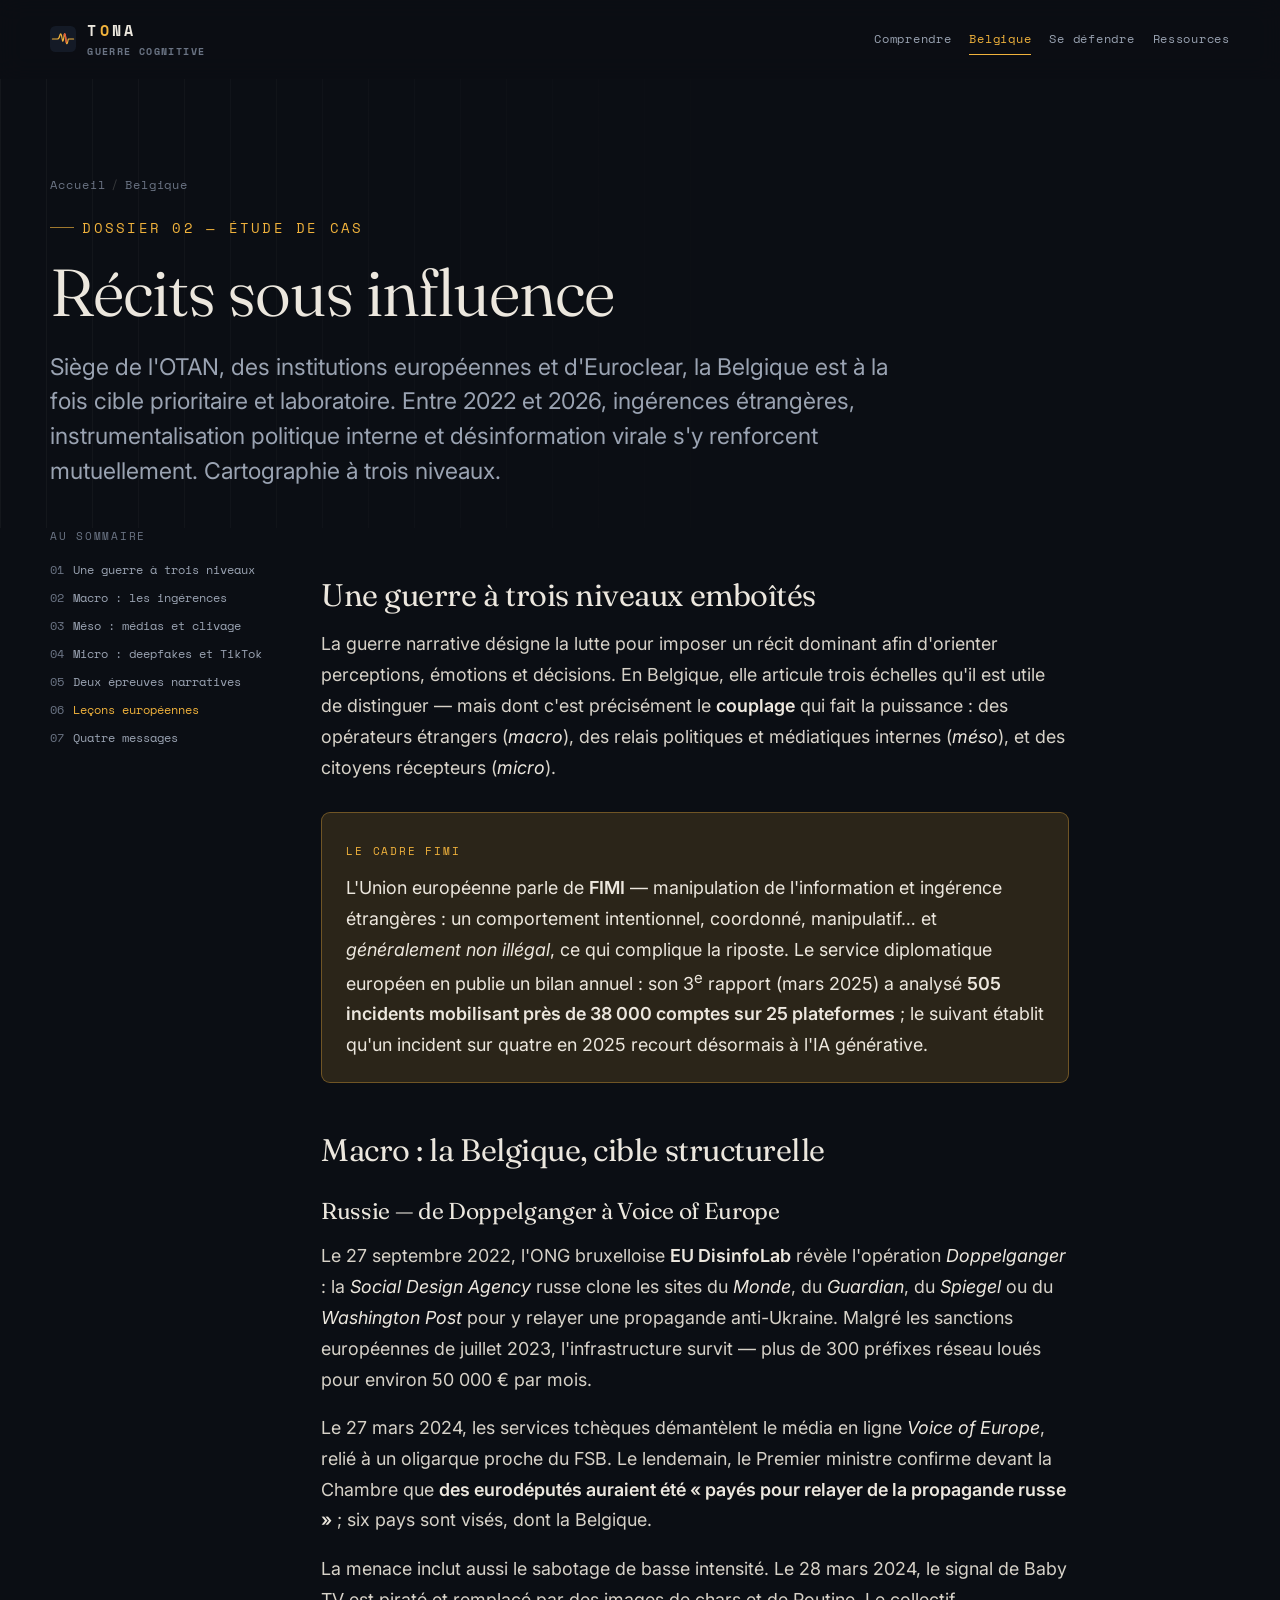
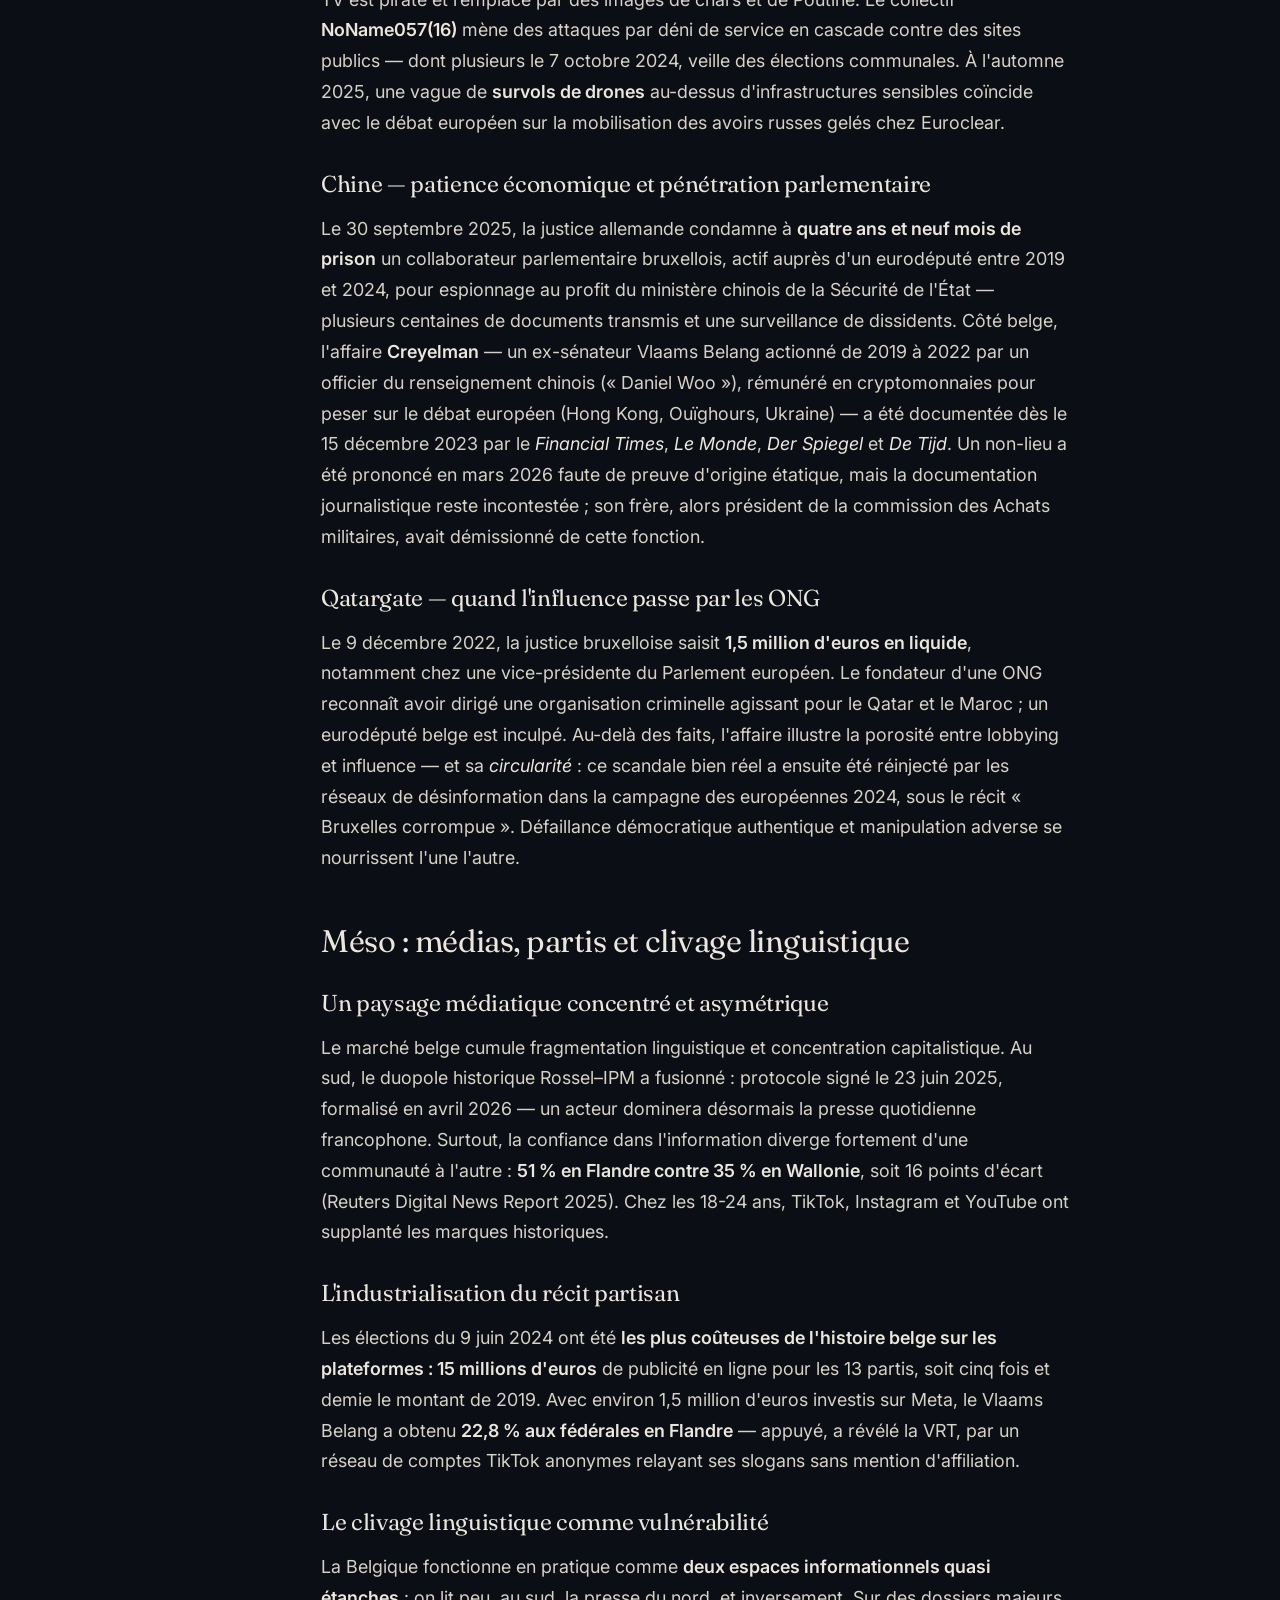
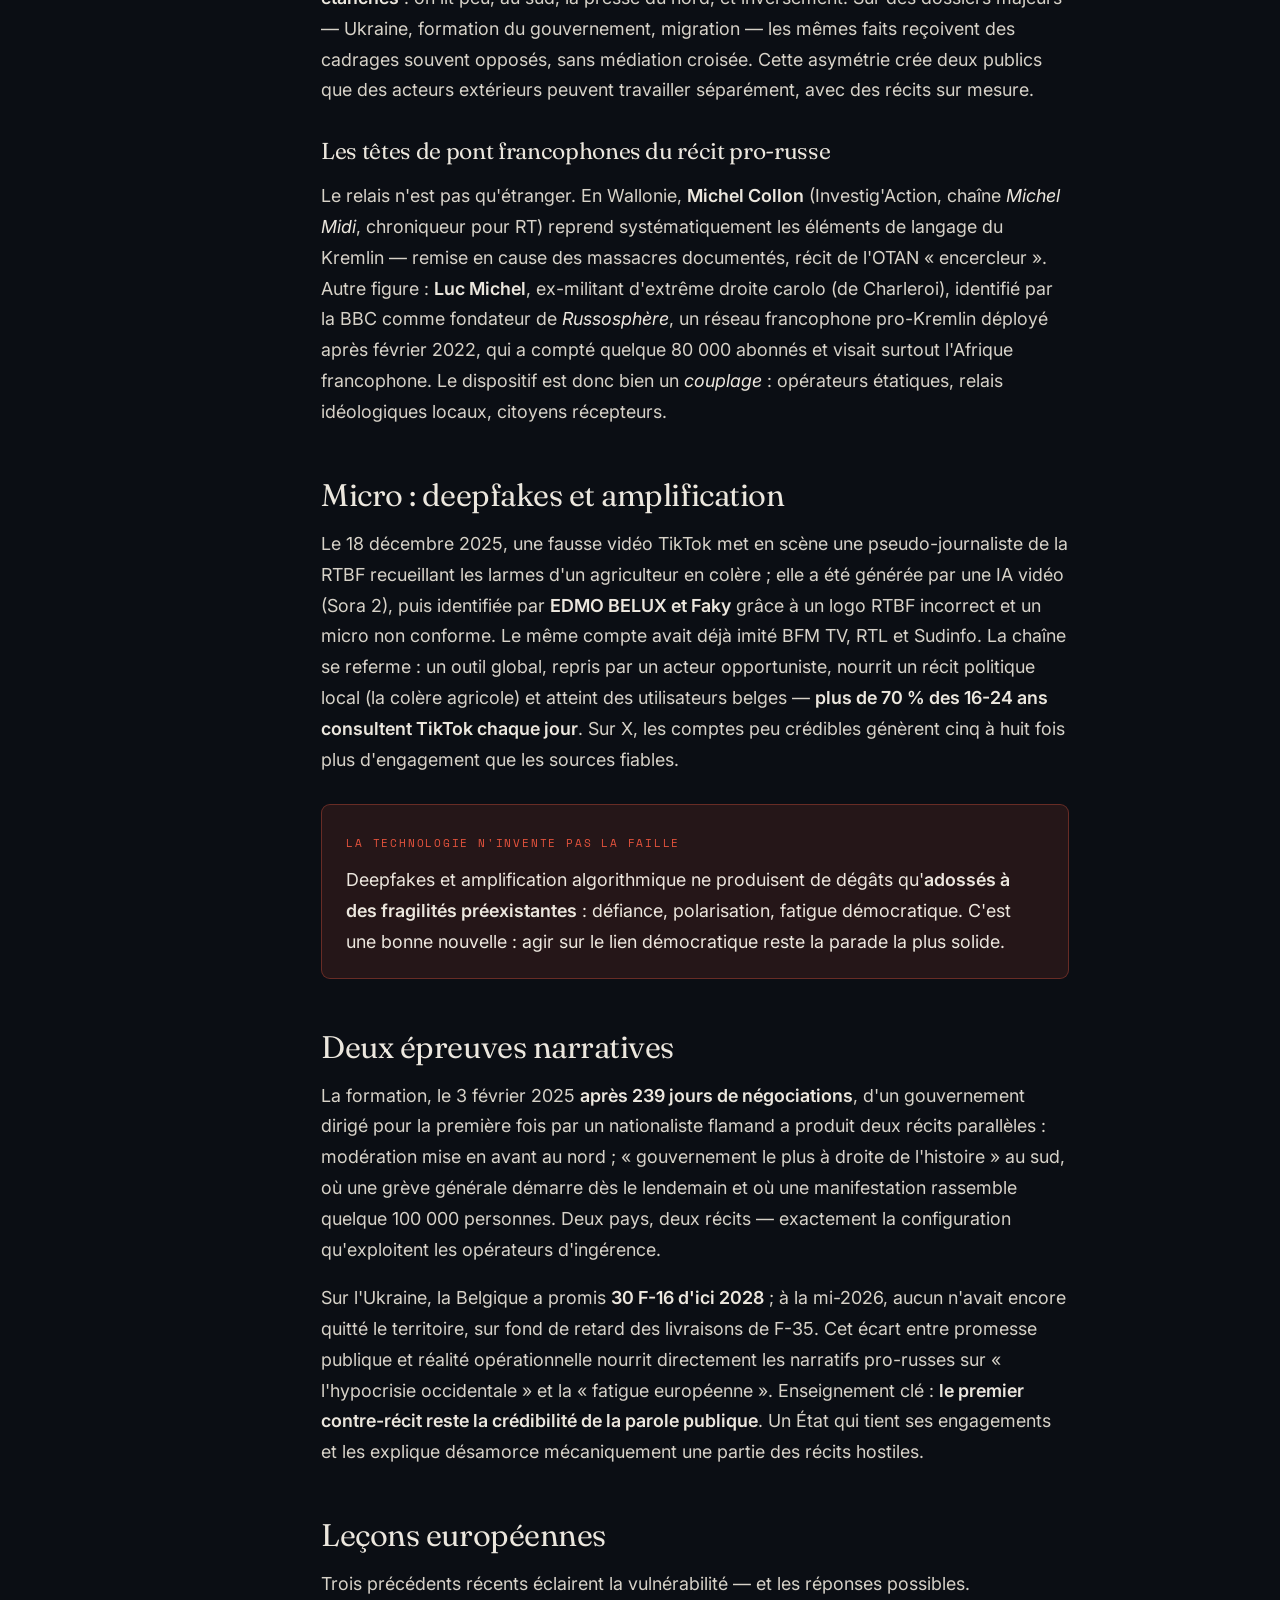
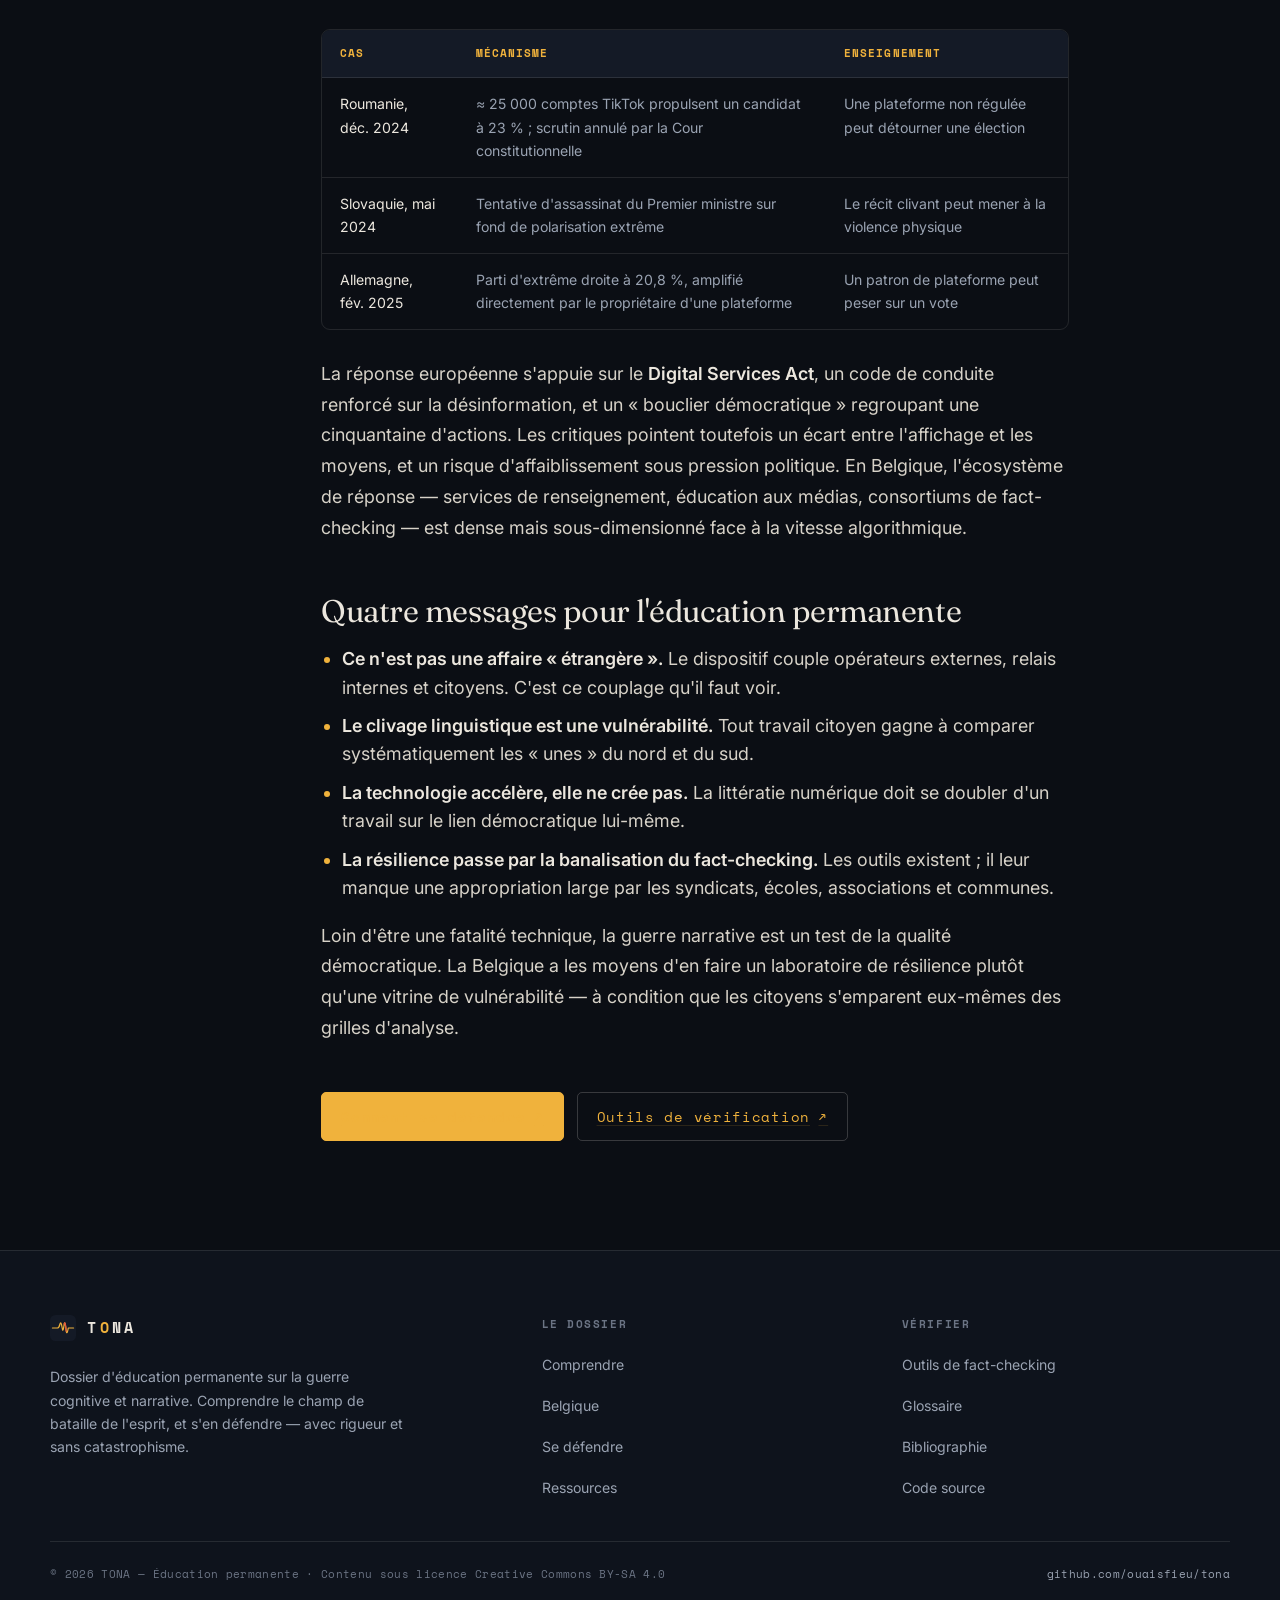
==== belgique.html @ a4029f5c "Add files via upload" ====
<!DOCTYPE html>
<html lang="fr">
<head>
<meta charset="utf-8">
<meta name="viewport" content="width=device-width, initial-scale=1">
<title>Récits sous influence — la guerre narrative en Belgique | TONA</title>
<meta name="description" content="Doppelganger, Voice of Europe, affaires Creyelman et Qatargate, deepfakes RTBF, clivage linguistique : comment la guerre narrative traverse la Belgique à trois niveaux — macro, méso, micro — et comment y répondre.">
<meta name="author" content="TONA — éducation permanente">
<meta name="theme-color" content="#0b0e14">
<link rel="canonical" href="https://ouaisfieu.github.io/tona/belgique.html">

<meta property="og:type" content="article">
<meta property="og:site_name" content="TONA">
<meta property="og:locale" content="fr_FR">
<meta property="og:url" content="https://ouaisfieu.github.io/tona/belgique.html">
<meta property="og:title" content="Récits sous influence — la guerre narrative en Belgique">
<meta property="og:description" content="Ingérences russes et chinoises, deepfakes, clivage linguistique : la guerre narrative traverse la Belgique. Cartographie et pistes de résilience.">
<meta property="og:image" content="https://ouaisfieu.github.io/tona/assets/img/og-cover.png">
<meta property="og:image:width" content="1200">
<meta property="og:image:height" content="630">
<meta name="twitter:card" content="summary_large_image">
<meta name="twitter:title" content="Récits sous influence — la guerre narrative en Belgique">
<meta name="twitter:description" content="Ingérences, deepfakes, clivage linguistique : la guerre narrative traverse la Belgique.">
<meta name="twitter:image" content="https://ouaisfieu.github.io/tona/assets/img/og-cover.png">

<link rel="icon" href="assets/img/favicon.svg" type="image/svg+xml">
<link rel="apple-touch-icon" href="assets/img/favicon.svg">
<link rel="preconnect" href="https://fonts.googleapis.com">
<link rel="preconnect" href="https://fonts.gstatic.com" crossorigin>
<link href="https://fonts.googleapis.com/css2?family=Fraunces:ital,opsz,wght@0,9..144,300..600;1,9..144,300..500&family=Inter:wght@400;500;600;700&family=Space+Mono:ital,wght@0,400;0,700;1,400&display=swap" rel="stylesheet">
<link rel="stylesheet" href="assets/css/style.css">

<script type="application/ld+json">
{
  "@context": "https://schema.org",
  "@type": "Article",
  "headline": "Récits sous influence : la guerre narrative traverse la Belgique",
  "description": "Ingérences russes et chinoises, deepfakes, clivage linguistique : la guerre narrative en Belgique, à trois niveaux emboîtés.",
  "inLanguage": "fr",
  "image": "https://ouaisfieu.github.io/tona/assets/img/og-cover.png",
  "author": { "@type": "Organization", "name": "TONA" },
  "publisher": { "@type": "Organization", "name": "TONA", "logo": { "@type": "ImageObject", "url": "https://ouaisfieu.github.io/tona/assets/img/favicon.svg" } },
  "mainEntityOfPage": "https://ouaisfieu.github.io/tona/belgique.html"
}
</script>
<script type="application/ld+json">
{
  "@context": "https://schema.org",
  "@type": "BreadcrumbList",
  "itemListElement": [
    { "@type": "ListItem", "position": 1, "name": "Accueil", "item": "https://ouaisfieu.github.io/tona/" },
    { "@type": "ListItem", "position": 2, "name": "Belgique", "item": "https://ouaisfieu.github.io/tona/belgique.html" }
  ]
}
</script>
</head>
<body>
<a class="skip-link" href="#main">Aller au contenu</a>
<div class="progress" aria-hidden="true"></div>

<header class="site-header">
  <div class="wrap">
    <nav class="nav" aria-label="Navigation principale">
      <a class="brand" href="index.html" aria-label="TONA — accueil">
        <svg class="brand__glyph" viewBox="0 0 64 64" aria-hidden="true"><rect width="64" height="64" rx="13" fill="#141a26"/><path d="M6 32 H18 Q22 32 24 24 Q27 12 30 32 Q32 46 35 22 Q37 12 40 40 Q42 50 45 32 H58" fill="none" stroke="#F0B23C" stroke-width="3" stroke-linecap="round" stroke-linejoin="round"/><path d="M35 22 Q37 12 40 40" fill="none" stroke="#E5533D" stroke-width="3" stroke-linecap="round"/></svg>
        <span class="brand__name">T<b>O</b>NA<span class="brand__tag">Guerre cognitive</span></span>
      </a>
      <button class="nav__toggle" aria-label="Ouvrir le menu" aria-expanded="false" aria-controls="menu"><span></span></button>
      <div class="nav__links" id="menu">
        <a href="comprendre.html">Comprendre</a>
        <a href="belgique.html" aria-current="page">Belgique</a>
        <a href="se-defendre.html">Se défendre</a>
        <a href="ressources.html">Ressources</a>
      </div>
    </nav>
  </div>
</header>

<main id="main">
  <section class="pagehead">
    <div class="pagehead__grid" aria-hidden="true"></div>
    <div class="wrap">
      <p class="breadcrumb"><a href="index.html">Accueil</a><span>/</span>Belgique</p>
      <p class="kicker" style="margin-top:1.4rem;">Dossier 02 — Étude de cas</p>
      <h1 class="balance">Récits sous influence</h1>
      <p class="pagehead__intro pretty">Siège de l'OTAN, des institutions européennes et d'Euroclear, la Belgique est à la fois cible prioritaire et laboratoire. Entre 2022 et 2026, ingérences étrangères, instrumentalisation politique interne et désinformation virale s'y renforcent mutuellement. Cartographie à trois niveaux.</p>
    </div>
  </section>

  <section class="section" style="padding-top:0;">
    <div class="wrap">
      <div class="article">
        <aside class="toc" aria-label="Sommaire">
          <p class="toc__title">Au sommaire</p>
          <ol>
            <li><a href="#trois">Une guerre à trois niveaux</a></li>
            <li><a href="#macro">Macro : les ingérences</a></li>
            <li><a href="#meso">Méso : médias et clivage</a></li>
            <li><a href="#micro">Micro : deepfakes et TikTok</a></li>
            <li><a href="#epreuves">Deux épreuves narratives</a></li>
            <li><a href="#lecons">Leçons européennes</a></li>
            <li><a href="#messages">Quatre messages</a></li>
          </ol>
        </aside>

        <article class="prose">
          <h2 id="trois">Une guerre à trois niveaux emboîtés</h2>
          <p>La guerre narrative désigne la lutte pour imposer un récit dominant afin d'orienter perceptions, émotions et décisions. En Belgique, elle articule trois échelles qu'il est utile de distinguer — mais dont c'est précisément le <strong>couplage</strong> qui fait la puissance : des opérateurs étrangers (<em>macro</em>), des relais politiques et médiatiques internes (<em>méso</em>), et des citoyens récepteurs (<em>micro</em>).</p>
          <div class="callout">
            <span class="callout__tag">Le cadre FIMI</span>
            <p>L'Union européenne parle de <strong>FIMI</strong> — manipulation de l'information et ingérence étrangères : un comportement intentionnel, coordonné, manipulatif… et <em>généralement non illégal</em>, ce qui complique la riposte. Le service diplomatique européen en publie un bilan annuel : son 3<sup>e</sup> rapport (mars 2025) a analysé <strong>505 incidents mobilisant près de 38 000 comptes sur 25 plateformes</strong> ; le suivant établit qu'un incident sur quatre en 2025 recourt désormais à l'IA générative.</p>
          </div>

          <h2 id="macro">Macro : la Belgique, cible structurelle</h2>
          <h3>Russie — de Doppelganger à Voice of Europe</h3>
          <p>Le 27 septembre 2022, l'ONG bruxelloise <strong>EU DisinfoLab</strong> révèle l'opération <em>Doppelganger</em> : la <em>Social Design Agency</em> russe clone les sites du <em>Monde</em>, du <em>Guardian</em>, du <em>Spiegel</em> ou du <em>Washington Post</em> pour y relayer une propagande anti-Ukraine. Malgré les sanctions européennes de juillet 2023, l'infrastructure survit — plus de 300 préfixes réseau loués pour environ 50 000 € par mois.</p>
          <p>Le 27 mars 2024, les services tchèques démantèlent le média en ligne <em>Voice of Europe</em>, relié à un oligarque proche du FSB. Le lendemain, le Premier ministre confirme devant la Chambre que <strong>des eurodéputés auraient été « payés pour relayer de la propagande russe »</strong> ; six pays sont visés, dont la Belgique.</p>
          <p>La menace inclut aussi le sabotage de basse intensité. Le 28 mars 2024, le signal de Baby TV est piraté et remplacé par des images de chars et de Poutine. Le collectif <strong>NoName057(16)</strong> mène des attaques par déni de service en cascade contre des sites publics — dont plusieurs le 7 octobre 2024, veille des élections communales. À l'automne 2025, une vague de <strong>survols de drones</strong> au-dessus d'infrastructures sensibles coïncide avec le débat européen sur la mobilisation des avoirs russes gelés chez Euroclear.</p>
          <h3>Chine — patience économique et pénétration parlementaire</h3>
          <p>Le 30 septembre 2025, la justice allemande condamne à <strong>quatre ans et neuf mois de prison</strong> un collaborateur parlementaire bruxellois, actif auprès d'un eurodéputé entre 2019 et 2024, pour espionnage au profit du ministère chinois de la Sécurité de l'État — plusieurs centaines de documents transmis et une surveillance de dissidents. Côté belge, l'affaire <strong>Creyelman</strong> — un ex-sénateur Vlaams Belang actionné de 2019 à 2022 par un officier du renseignement chinois (« Daniel Woo »), rémunéré en cryptomonnaies pour peser sur le débat européen (Hong Kong, Ouïghours, Ukraine) — a été documentée dès le 15 décembre 2023 par le <em>Financial Times</em>, <em>Le Monde</em>, <em>Der Spiegel</em> et <em>De Tijd</em>. Un non-lieu a été prononcé en mars 2026 faute de preuve d'origine étatique, mais la documentation journalistique reste incontestée ; son frère, alors président de la commission des Achats militaires, avait démissionné de cette fonction.</p>
          <h3>Qatargate — quand l'influence passe par les ONG</h3>
          <p>Le 9 décembre 2022, la justice bruxelloise saisit <strong>1,5 million d'euros en liquide</strong>, notamment chez une vice-présidente du Parlement européen. Le fondateur d'une ONG reconnaît avoir dirigé une organisation criminelle agissant pour le Qatar et le Maroc ; un eurodéputé belge est inculpé. Au-delà des faits, l'affaire illustre la porosité entre lobbying et influence — et sa <em>circularité</em> : ce scandale bien réel a ensuite été réinjecté par les réseaux de désinformation dans la campagne des européennes 2024, sous le récit « Bruxelles corrompue ». Défaillance démocratique authentique et manipulation adverse se nourrissent l'une l'autre.</p>

          <h2 id="meso">Méso : médias, partis et clivage linguistique</h2>
          <h3>Un paysage médiatique concentré et asymétrique</h3>
          <p>Le marché belge cumule fragmentation linguistique et concentration capitalistique. Au sud, le duopole historique Rossel–IPM a fusionné : protocole signé le 23 juin 2025, formalisé en avril 2026 — un acteur dominera désormais la presse quotidienne francophone. Surtout, la confiance dans l'information diverge fortement d'une communauté à l'autre : <strong>51 % en Flandre contre 35 % en Wallonie</strong>, soit 16 points d'écart (Reuters Digital News Report 2025). Chez les 18-24 ans, TikTok, Instagram et YouTube ont supplanté les marques historiques.</p>
          <h3>L'industrialisation du récit partisan</h3>
          <p>Les élections du 9 juin 2024 ont été <strong>les plus coûteuses de l'histoire belge sur les plateformes : 15 millions d'euros</strong> de publicité en ligne pour les 13 partis, soit cinq fois et demie le montant de 2019. Avec environ 1,5 million d'euros investis sur Meta, le Vlaams Belang a obtenu <strong>22,8 % aux fédérales en Flandre</strong> — appuyé, a révélé la VRT, par un réseau de comptes TikTok anonymes relayant ses slogans sans mention d'affiliation.</p>
          <h3>Le clivage linguistique comme vulnérabilité</h3>
          <p>La Belgique fonctionne en pratique comme <strong>deux espaces informationnels quasi étanches</strong> : on lit peu, au sud, la presse du nord, et inversement. Sur des dossiers majeurs — Ukraine, formation du gouvernement, migration — les mêmes faits reçoivent des cadrages souvent opposés, sans médiation croisée. Cette asymétrie crée deux publics que des acteurs extérieurs peuvent travailler séparément, avec des récits sur mesure.</p>
          <h3>Les têtes de pont francophones du récit pro-russe</h3>
          <p>Le relais n'est pas qu'étranger. En Wallonie, <strong>Michel Collon</strong> (Investig'Action, chaîne <em>Michel Midi</em>, chroniqueur pour RT) reprend systématiquement les éléments de langage du Kremlin — remise en cause des massacres documentés, récit de l'OTAN « encercleur ». Autre figure : <strong>Luc Michel</strong>, ex-militant d'extrême droite carolo (de Charleroi), identifié par la BBC comme fondateur de <em>Russosphère</em>, un réseau francophone pro-Kremlin déployé après février 2022, qui a compté quelque 80 000 abonnés et visait surtout l'Afrique francophone. Le dispositif est donc bien un <em>couplage</em> : opérateurs étatiques, relais idéologiques locaux, citoyens récepteurs.</p>

          <h2 id="micro">Micro : deepfakes et amplification</h2>
          <p>Le 18 décembre 2025, une fausse vidéo TikTok met en scène une pseudo-journaliste de la RTBF recueillant les larmes d'un agriculteur en colère ; elle a été générée par une IA vidéo (Sora 2), puis identifiée par <strong>EDMO BELUX et Faky</strong> grâce à un logo RTBF incorrect et un micro non conforme. Le même compte avait déjà imité BFM TV, RTL et Sudinfo. La chaîne se referme : un outil global, repris par un acteur opportuniste, nourrit un récit politique local (la colère agricole) et atteint des utilisateurs belges — <strong>plus de 70 % des 16-24 ans consultent TikTok chaque jour</strong>. Sur X, les comptes peu crédibles génèrent cinq à huit fois plus d'engagement que les sources fiables.</p>
          <div class="callout callout--warn">
            <span class="callout__tag">La technologie n'invente pas la faille</span>
            <p>Deepfakes et amplification algorithmique ne produisent de dégâts qu'<strong>adossés à des fragilités préexistantes</strong> : défiance, polarisation, fatigue démocratique. C'est une bonne nouvelle : agir sur le lien démocratique reste la parade la plus solide.</p>
          </div>

          <h2 id="epreuves">Deux épreuves narratives</h2>
          <p>La formation, le 3 février 2025 <strong>après 239 jours de négociations</strong>, d'un gouvernement dirigé pour la première fois par un nationaliste flamand a produit deux récits parallèles : modération mise en avant au nord ; « gouvernement le plus à droite de l'histoire » au sud, où une grève générale démarre dès le lendemain et où une manifestation rassemble quelque 100 000 personnes. Deux pays, deux récits — exactement la configuration qu'exploitent les opérateurs d'ingérence.</p>
          <p>Sur l'Ukraine, la Belgique a promis <strong>30 F-16 d'ici 2028</strong> ; à la mi-2026, aucun n'avait encore quitté le territoire, sur fond de retard des livraisons de F-35. Cet écart entre promesse publique et réalité opérationnelle nourrit directement les narratifs pro-russes sur « l'hypocrisie occidentale » et la « fatigue européenne ». Enseignement clé : <strong>le premier contre-récit reste la crédibilité de la parole publique</strong>. Un État qui tient ses engagements et les explique désamorce mécaniquement une partie des récits hostiles.</p>

          <h2 id="lecons">Leçons européennes</h2>
          <p>Trois précédents récents éclairent la vulnérabilité — et les réponses possibles.</p>
          <div class="tablewrap">
            <table class="dtable">
              <thead><tr><th>Cas</th><th>Mécanisme</th><th>Enseignement</th></tr></thead>
              <tbody>
                <tr><td>Roumanie, déc. 2024</td><td>≈ 25 000 comptes TikTok propulsent un candidat à 23 % ; scrutin annulé par la Cour constitutionnelle</td><td>Une plateforme non régulée peut détourner une élection</td></tr>
                <tr><td>Slovaquie, mai 2024</td><td>Tentative d'assassinat du Premier ministre sur fond de polarisation extrême</td><td>Le récit clivant peut mener à la violence physique</td></tr>
                <tr><td>Allemagne, fév. 2025</td><td>Parti d'extrême droite à 20,8 %, amplifié directement par le propriétaire d'une plateforme</td><td>Un patron de plateforme peut peser sur un vote</td></tr>
              </tbody>
            </table>
          </div>
          <p>La réponse européenne s'appuie sur le <strong>Digital Services Act</strong>, un code de conduite renforcé sur la désinformation, et un « bouclier démocratique » regroupant une cinquantaine d'actions. Les critiques pointent toutefois un écart entre l'affichage et les moyens, et un risque d'affaiblissement sous pression politique. En Belgique, l'écosystème de réponse — services de renseignement, éducation aux médias, consortiums de fact-checking — est dense mais sous-dimensionné face à la vitesse algorithmique.</p>

          <h2 id="messages">Quatre messages pour l'éducation permanente</h2>
          <ul>
            <li><strong>Ce n'est pas une affaire « étrangère ».</strong> Le dispositif couple opérateurs externes, relais internes et citoyens. C'est ce couplage qu'il faut voir.</li>
            <li><strong>Le clivage linguistique est une vulnérabilité.</strong> Tout travail citoyen gagne à comparer systématiquement les « unes » du nord et du sud.</li>
            <li><strong>La technologie accélère, elle ne crée pas.</strong> La littératie numérique doit se doubler d'un travail sur le lien démocratique lui-même.</li>
            <li><strong>La résilience passe par la banalisation du fact-checking.</strong> Les outils existent ; il leur manque une appropriation large par les syndicats, écoles, associations et communes.</li>
          </ul>
          <p>Loin d'être une fatalité technique, la guerre narrative est un test de la qualité démocratique. La Belgique a les moyens d'en faire un laboratoire de résilience plutôt qu'une vitrine de vulnérabilité — à condition que les citoyens s'emparent eux-mêmes des grilles d'analyse.</p>

          <div class="hero__cta mt-l">
            <a class="btn btn--primary" href="se-defendre.html">Comment se défendre <span class="arw" aria-hidden="true">↗</span></a>
            <a class="btn" href="ressources.html#outils">Outils de vérification <span class="arw" aria-hidden="true">↗</span></a>
          </div>
        </article>
      </div>
    </div>
  </section>
</main>

<footer class="site-footer">
  <div class="wrap">
    <div class="foot-top">
      <div>
        <a class="brand" href="index.html" aria-label="TONA — accueil">
          <svg class="brand__glyph" viewBox="0 0 64 64" aria-hidden="true"><rect width="64" height="64" rx="13" fill="#141a26"/><path d="M6 32 H18 Q22 32 24 24 Q27 12 30 32 Q32 46 35 22 Q37 12 40 40 Q42 50 45 32 H58" fill="none" stroke="#F0B23C" stroke-width="3" stroke-linecap="round" stroke-linejoin="round"/><path d="M35 22 Q37 12 40 40" fill="none" stroke="#E5533D" stroke-width="3" stroke-linecap="round"/></svg>
          <span class="brand__name">T<b>O</b>NA</span>
        </a>
        <p class="foot__about">Dossier d'éducation permanente sur la guerre cognitive et narrative. Comprendre le champ de bataille de l'esprit, et s'en défendre — avec rigueur et sans catastrophisme.</p>
      </div>
      <div class="foot__col">
        <h5>Le dossier</h5>
        <ul>
          <li><a href="comprendre.html">Comprendre</a></li>
          <li><a href="belgique.html">Belgique</a></li>
          <li><a href="se-defendre.html">Se défendre</a></li>
          <li><a href="ressources.html">Ressources</a></li>
        </ul>
      </div>
      <div class="foot__col">
        <h5>Vérifier</h5>
        <ul>
          <li><a href="ressources.html#outils">Outils de fact-checking</a></li>
          <li><a href="ressources.html#glossaire">Glossaire</a></li>
          <li><a href="ressources.html#biblio">Bibliographie</a></li>
          <li><a href="https://github.com/ouaisfieu/tona" rel="noopener">Code source</a></li>
        </ul>
      </div>
    </div>
    <div class="foot-note">
      <p>© <span data-year>2026</span> TONA — Éducation permanente · Contenu sous licence Creative Commons BY-SA 4.0</p>
      <p><a href="https://github.com/ouaisfieu/tona" rel="noopener">github.com/ouaisfieu/tona</a></p>
    </div>
  </div>
</footer>

<script src="assets/js/main.js" defer></script>
</body>
</html>
---- assets/css/style.css ----
/* =========================================================================
   TONA — Guerre cognitive
   Système de design : « Signal & Interférence »
   Encre bleu-nuit · papier chaud · or "signal" (accent) · corail "interférence"
   Fraunces (display) / Inter (corps) / Space Mono (labels de dossier)
   ========================================================================= */

/* ----- Tokens ----------------------------------------------------------- */
:root {
  /* Couleurs */
  --ink:        #0b0e14;   /* fond page */
  --ink-2:      #0e131c;   /* section alternée */
  --surface:    #141a26;   /* cartes / panneaux */
  --surface-2:  #1a2130;   /* panneau surélevé / hover */
  --line:       rgba(236, 231, 222, 0.11);
  --line-2:     rgba(236, 231, 222, 0.20);

  --paper:      #ECE7DE;   /* texte principal (blanc chaud) */
  --muted:      #9aa3b2;   /* texte secondaire (ardoise) */
  --faint:      #6b7484;   /* labels, méta */

  --amber:      #F0B23C;   /* SIGNAL — accent dominant */
  --amber-deep: #d99a26;
  --amber-soft: rgba(240, 178, 60, 0.14);
  --coral:      #E5533D;   /* INTERFÉRENCE — menace, rare */
  --coral-soft: rgba(229, 83, 61, 0.12);

  /* Typo */
  --f-display: "Fraunces", Georgia, "Times New Roman", serif;
  --f-body:    "Inter", -apple-system, BlinkMacSystemFont, "Segoe UI", Roboto, sans-serif;
  --f-mono:    "Space Mono", ui-monospace, "SFMono-Regular", Menlo, monospace;

  /* Échelle fluide */
  --step--1: clamp(0.80rem, 0.77rem + 0.15vw, 0.88rem);
  --step-0:  clamp(1.00rem, 0.96rem + 0.20vw, 1.13rem);
  --step-1:  clamp(1.20rem, 1.12rem + 0.40vw, 1.50rem);
  --step-2:  clamp(1.50rem, 1.35rem + 0.75vw, 2.10rem);
  --step-3:  clamp(1.95rem, 1.65rem + 1.50vw, 3.10rem);
  --step-4:  clamp(2.50rem, 1.95rem + 2.75vw, 4.60rem);
  --step-5:  clamp(3.10rem, 2.20rem + 4.50vw, 6.40rem);

  /* Structure */
  --maxw: 1180px;
  --measure: 68ch;
  --radius: 5px;
  --radius-lg: 9px;
  --gutter: clamp(1.15rem, 0.6rem + 2.6vw, 2.6rem);
  --ease: cubic-bezier(0.22, 0.61, 0.36, 1);
}

/* ----- Reset ------------------------------------------------------------ */
*, *::before, *::after { box-sizing: border-box; }
* { margin: 0; }
html { -webkit-text-size-adjust: 100%; scroll-behavior: smooth; }
@media (prefers-reduced-motion: reduce) {
  html { scroll-behavior: auto; }
  *, *::before, *::after { animation-duration: 0.001ms !important; animation-iteration-count: 1 !important; transition-duration: 0.001ms !important; }
}

body {
  font-family: var(--f-body);
  font-size: var(--step-0);
  line-height: 1.65;
  color: var(--paper);
  background: var(--ink);
  -webkit-font-smoothing: antialiased;
  text-rendering: optimizeLegibility;
  overflow-x: hidden;
}

img, svg, canvas, iframe { display: block; max-width: 100%; }
a { color: inherit; text-decoration: none; }
button { font: inherit; color: inherit; cursor: pointer; background: none; border: none; }
::selection { background: var(--amber); color: var(--ink); }

/* ----- Layout helpers --------------------------------------------------- */
.wrap { width: min(100% - 2 * var(--gutter), var(--maxw)); margin-inline: auto; }
.wrap--narrow { width: min(100% - 2 * var(--gutter), 780px); margin-inline: auto; }
.section { padding-block: clamp(3.5rem, 2rem + 6vw, 7rem); }
.section--tight { padding-block: clamp(2.5rem, 1.5rem + 4vw, 4.5rem); }
.section--alt { background: var(--ink-2); }
.rule { height: 1px; background: var(--line); border: 0; }

/* ----- Typographie ------------------------------------------------------ */
.kicker {
  font-family: var(--f-mono);
  font-size: var(--step--1);
  letter-spacing: 0.16em;
  text-transform: uppercase;
  color: var(--amber);
  display: inline-flex;
  align-items: center;
  gap: 0.6em;
}
.kicker::before {
  content: "";
  width: 1.7em; height: 1px;
  background: currentColor;
  opacity: 0.65;
}
.kicker--muted { color: var(--faint); }

h1, h2, h3, h4 { font-family: var(--f-display); font-weight: 380; line-height: 1.04; letter-spacing: -0.015em; font-optical-sizing: auto; }
h2 { font-size: var(--step-3); }
h3 { font-size: var(--step-2); line-height: 1.1; }
h4 { font-size: var(--step-1); line-height: 1.2; }
em, .it { font-style: italic; }

.lead { font-size: var(--step-1); line-height: 1.5; color: var(--paper); font-weight: 400; }
.muted { color: var(--muted); }
.balance { text-wrap: balance; }
.pretty { text-wrap: pretty; }

/* ----- Boutons ---------------------------------------------------------- */
.btn {
  display: inline-flex; align-items: center; gap: 0.6em;
  font-family: var(--f-mono);
  font-size: var(--step--1);
  letter-spacing: 0.05em;
  padding: 0.85em 1.35em;
  border-radius: var(--radius);
  border: 1px solid var(--line-2);
  color: var(--paper);
  transition: border-color 0.25s var(--ease), background 0.25s var(--ease), transform 0.25s var(--ease), color 0.25s var(--ease);
}
.btn .arw { transition: transform 0.25s var(--ease); }
.btn:hover { transform: translateY(-2px); border-color: var(--paper); }
.btn:hover .arw { transform: translate(3px, -3px); }
.btn--primary { background: var(--amber); color: #1a1204; border-color: var(--amber); font-weight: 700; }
.btn--primary:hover { background: var(--amber-deep); border-color: var(--amber-deep); }
.btn:focus-visible, a:focus-visible, button:focus-visible { outline: 2px solid var(--amber); outline-offset: 3px; }

/* ----- Header ----------------------------------------------------------- */
.progress {
  position: fixed; top: 0; left: 0; height: 2px; width: 0%;
  background: linear-gradient(90deg, var(--amber), var(--coral));
  z-index: 100; transition: width 0.1s linear;
}
.site-header {
  position: sticky; top: 0; z-index: 90;
  background: color-mix(in srgb, var(--ink) 82%, transparent);
  backdrop-filter: blur(12px);
  border-bottom: 1px solid transparent;
  transition: border-color 0.3s var(--ease), background 0.3s var(--ease), padding 0.3s var(--ease);
  padding-block: 1.1rem;
}
.site-header.is-stuck { border-bottom-color: var(--line); padding-block: 0.7rem; }
.nav { display: flex; align-items: center; justify-content: space-between; gap: 1.5rem; }

.brand { display: inline-flex; align-items: center; gap: 0.7rem; }
.brand__glyph { width: 26px; height: 26px; flex: none; }
.brand__name { font-family: var(--f-mono); font-weight: 700; letter-spacing: 0.22em; font-size: 0.95rem; }
.brand__name b { color: var(--amber); font-weight: 700; }
.brand__tag { font-family: var(--f-mono); font-size: 0.62rem; letter-spacing: 0.14em; color: var(--faint); text-transform: uppercase; display: block; margin-top: 1px; }

.nav__links { display: flex; align-items: center; gap: clamp(0.6rem, 1.4vw, 1.7rem); }
.nav__links a {
  font-family: var(--f-mono); font-size: 0.78rem; letter-spacing: 0.06em;
  color: var(--muted); padding: 0.3em 0; position: relative;
  transition: color 0.2s var(--ease);
}
.nav__links a::after {
  content: ""; position: absolute; left: 0; bottom: -2px; height: 1px; width: 0;
  background: var(--amber); transition: width 0.25s var(--ease);
}
.nav__links a:hover, .nav__links a[aria-current="page"] { color: var(--paper); }
.nav__links a:hover::after, .nav__links a[aria-current="page"]::after { width: 100%; }
.nav__links a[aria-current="page"] { color: var(--amber); }

.nav__toggle { display: none; width: 40px; height: 40px; border: 1px solid var(--line-2); border-radius: var(--radius); align-items: center; justify-content: center; }
.nav__toggle span, .nav__toggle span::before, .nav__toggle span::after { content: ""; display: block; width: 18px; height: 1.5px; background: var(--paper); transition: transform 0.25s var(--ease), opacity 0.2s; }
.nav__toggle span::before { position: absolute; transform: translateY(-6px); }
.nav__toggle span::after { position: absolute; transform: translateY(6px); }
.nav__toggle span { position: relative; }
.nav__toggle[aria-expanded="true"] span { background: transparent; }
.nav__toggle[aria-expanded="true"] span::before { transform: rotate(45deg); }
.nav__toggle[aria-expanded="true"] span::after { transform: rotate(-45deg); }

@media (max-width: 820px) {
  .nav__toggle { display: inline-flex; }
  .nav__links {
    position: fixed; inset: 0 0 0 auto; width: min(78vw, 320px);
    flex-direction: column; align-items: flex-start; justify-content: center; gap: 1.4rem;
    background: var(--ink-2); border-left: 1px solid var(--line);
    padding: 2rem var(--gutter); transform: translateX(100%);
    transition: transform 0.35s var(--ease); z-index: 95;
  }
  .nav__links.is-open { transform: translateX(0); }
  .nav__links a { font-size: 1rem; }
}

/* ----- Hero ------------------------------------------------------------- */
.hero { position: relative; padding-block: clamp(3rem, 2rem + 8vw, 7rem) clamp(2.5rem, 2rem + 4vw, 4.5rem); overflow: hidden; }
.hero__canvas { position: absolute; inset: 0; width: 100%; height: 100%; z-index: 0; opacity: 0.9; }
.hero__grid {
  position: absolute; inset: 0; z-index: 0; pointer-events: none;
  background-image: linear-gradient(var(--line) 1px, transparent 1px), linear-gradient(90deg, var(--line) 1px, transparent 1px);
  background-size: 46px 46px;
  mask-image: radial-gradient(120% 80% at 70% 20%, #000 0%, transparent 75%);
  opacity: 0.5;
}
.hero__inner { position: relative; z-index: 1; max-width: 20ch; }
.hero .wrap { position: relative; z-index: 1; }
.hero__kicker { margin-bottom: 1.4rem; }
.hero__title { font-size: var(--step-5); font-weight: 340; letter-spacing: -0.025em; max-width: 15ch; }
.hero__title .flare { color: var(--amber); font-style: italic; font-weight: 340; }
.hero__sub { margin-top: 1.5rem; max-width: 54ch; font-size: var(--step-1); color: var(--muted); line-height: 1.5; }
.hero__sub strong { color: var(--paper); font-weight: 500; }
.hero__cta { margin-top: 2.3rem; display: flex; flex-wrap: wrap; gap: 0.8rem; }

.tape {
  border-top: 1px solid var(--line); border-bottom: 1px solid var(--line);
  background: color-mix(in srgb, var(--ink) 60%, transparent);
  overflow: hidden; position: relative; z-index: 1;
}
.tape__inner { display: flex; gap: 3rem; padding-block: 0.85rem; white-space: nowrap; animation: marquee 42s linear infinite; }
.tape__inner span { font-family: var(--f-mono); font-size: var(--step--1); color: var(--muted); letter-spacing: 0.04em; display: inline-flex; gap: 0.7rem; align-items: center; }
.tape__inner b { color: var(--amber); font-weight: 700; }
.tape__inner .dot { color: var(--coral); }
@keyframes marquee { to { transform: translateX(-50%); } }
.tape:hover .tape__inner { animation-play-state: paused; }

/* ----- Grilles / cartes ------------------------------------------------- */
.grid { display: grid; gap: 1.1rem; }
.grid--3 { grid-template-columns: repeat(3, 1fr); }
.grid--2 { grid-template-columns: repeat(2, 1fr); }
.grid--4 { grid-template-columns: repeat(4, 1fr); }
@media (max-width: 900px) { .grid--3, .grid--4 { grid-template-columns: repeat(2, 1fr); } }
@media (max-width: 620px) { .grid--2, .grid--3, .grid--4 { grid-template-columns: 1fr; } }

.card {
  background: var(--surface);
  border: 1px solid var(--line);
  border-radius: var(--radius-lg);
  padding: clamp(1.4rem, 1rem + 1.5vw, 2rem);
  position: relative;
  transition: border-color 0.3s var(--ease), transform 0.3s var(--ease), background 0.3s var(--ease);
}
.card:hover { border-color: var(--line-2); transform: translateY(-3px); }
.card__idx { font-family: var(--f-mono); font-size: 0.72rem; letter-spacing: 0.18em; text-transform: uppercase; color: var(--amber); }
.card h3 { font-size: var(--step-1); margin-top: 0.7rem; }
.card p { margin-top: 0.7rem; color: var(--muted); font-size: var(--step-0); }

/* Carte-lien (hub) */
a.card--link { display: block; }
a.card--link:hover { background: var(--surface-2); }
.card--link .go { font-family: var(--f-mono); font-size: 0.75rem; color: var(--amber); margin-top: 1.2rem; display: inline-flex; align-items: center; gap: 0.5em; }
.card--link:hover .go .arw { transform: translateX(4px); }
.card--link .go .arw { transition: transform 0.25s var(--ease); }

/* Échelles micro/méso/macro */
.scale { border-left: 2px solid var(--line-2); padding-left: 1.4rem; }
.scale__tag { font-family: var(--f-mono); font-size: 0.72rem; letter-spacing: 0.2em; text-transform: uppercase; }
.scale--micro .scale__tag { color: #7fb4d6; }
.scale--meso  .scale__tag { color: var(--amber); }
.scale--macro .scale__tag { color: var(--coral); }
.scale h3 { font-size: var(--step-1); margin-top: 0.5rem; }
.scale p { margin-top: 0.6rem; color: var(--muted); }

/* ----- Stats ------------------------------------------------------------ */
.stat { }
.stat__num { font-family: var(--f-display); font-size: var(--step-4); font-weight: 340; color: var(--amber); line-height: 1; letter-spacing: -0.02em; }
.stat__lab { font-family: var(--f-mono); font-size: var(--step--1); color: var(--muted); margin-top: 0.7rem; letter-spacing: 0.03em; }
.stat__src { font-family: var(--f-mono); font-size: 0.68rem; color: var(--faint); margin-top: 0.35rem; }

/* ----- Contraste PSYOPS / Guerre cognitive ------------------------------ */
.versus { display: grid; grid-template-columns: 1fr auto 1fr; align-items: stretch; gap: 0; border: 1px solid var(--line); border-radius: var(--radius-lg); overflow: hidden; }
.versus__col { padding: clamp(1.4rem, 1rem + 1.5vw, 2.2rem); }
.versus__col:first-child { background: color-mix(in srgb, var(--surface) 70%, transparent); }
.versus__col:last-child { background: var(--surface); }
.versus__spacer { width: 1px; background: var(--line); }
.versus h4 { font-size: var(--step-1); }
.versus__ico { font-family: var(--f-mono); font-size: 0.7rem; letter-spacing: 0.18em; text-transform: uppercase; color: var(--faint); }
.versus ul { list-style: none; padding: 0; margin-top: 1.1rem; display: grid; gap: 0.8rem; }
.versus li { display: grid; grid-template-columns: auto 1fr; gap: 0.7rem; align-items: start; color: var(--muted); font-size: var(--step-0); }
.versus li::before { content: ""; width: 6px; height: 6px; margin-top: 0.55em; border-radius: 50%; background: var(--faint); }
.versus__col:last-child li::before { background: var(--coral); }
.versus__col:last-child .versus__ico { color: var(--coral); }
@media (max-width: 720px) { .versus { grid-template-columns: 1fr; } .versus__spacer { width: auto; height: 1px; } }

/* ----- Vidéo (facade) --------------------------------------------------- */
.video {
  position: relative; aspect-ratio: 16 / 9; border-radius: var(--radius-lg); overflow: hidden;
  border: 1px solid var(--line-2); background: #000; cursor: pointer;
}
.video__thumb { position: absolute; inset: 0; width: 100%; height: 100%; object-fit: cover; opacity: 0.62; transition: opacity 0.4s var(--ease), transform 0.6s var(--ease); }
.video:hover .video__thumb { opacity: 0.75; transform: scale(1.03); }
.video__scan { position: absolute; inset: 0; pointer-events: none; background: linear-gradient(transparent 0%, transparent 96%, rgba(240,178,60,0.15) 100%); background-size: 100% 4px; mix-blend-mode: screen; opacity: 0.5; }
.video__ui { position: absolute; inset: 0; display: flex; flex-direction: column; justify-content: space-between; padding: clamp(1rem, 3vw, 1.8rem); }
.video__rec { font-family: var(--f-mono); font-size: 0.72rem; letter-spacing: 0.14em; color: var(--paper); display: inline-flex; align-items: center; gap: 0.5em; }
.video__rec::before { content: ""; width: 8px; height: 8px; border-radius: 50%; background: var(--coral); box-shadow: 0 0 12px var(--coral); animation: blink 1.6s steps(1) infinite; }
@keyframes blink { 50% { opacity: 0.2; } }
.video__play { align-self: center; margin-top: auto; margin-bottom: auto; width: 78px; height: 78px; border-radius: 50%; border: 1.5px solid var(--paper); display: grid; place-items: center; transition: transform 0.3s var(--ease), background 0.3s var(--ease), border-color 0.3s; }
.video:hover .video__play { background: var(--amber); border-color: var(--amber); transform: scale(1.08); }
.video__play svg { width: 26px; height: 26px; margin-left: 4px; fill: var(--paper); transition: fill 0.3s; }
.video:hover .video__play svg { fill: #1a1204; }
.video__cap { font-family: var(--f-mono); font-size: 0.72rem; color: var(--muted); }
.video iframe { position: absolute; inset: 0; width: 100%; height: 100%; border: 0; }
.video-meta { margin-top: 1rem; font-family: var(--f-mono); font-size: var(--step--1); color: var(--faint); }

/* ----- Piliers (défense) ------------------------------------------------ */
.pillar { position: relative; padding-top: 1.4rem; border-top: 1px solid var(--line-2); }
.pillar__n { font-family: var(--f-mono); font-size: 0.75rem; color: var(--amber); letter-spacing: 0.12em; }
.pillar h4 { margin-top: 0.6rem; font-size: var(--step-1); }
.pillar p { margin-top: 0.7rem; color: var(--muted); }

/* ----- Long-read (pages internes) --------------------------------------- */
.pagehead { padding-block: clamp(3rem, 2rem + 6vw, 6rem) clamp(1.5rem, 1rem + 2vw, 2.5rem); position: relative; overflow: hidden; }
.pagehead__grid { position: absolute; inset: 0; z-index: 0; pointer-events: none;
  background-image: linear-gradient(90deg, var(--line) 1px, transparent 1px); background-size: 46px 46px;
  mask-image: linear-gradient(90deg, #000, transparent 60%); opacity: 0.4; }
.pagehead .wrap { position: relative; z-index: 1; }
.pagehead h1 { font-size: var(--step-4); font-weight: 340; margin-top: 1.2rem; max-width: 20ch; }
.pagehead__intro { margin-top: 1.4rem; max-width: 62ch; font-size: var(--step-1); color: var(--muted); line-height: 1.5; }

.breadcrumb { font-family: var(--f-mono); font-size: 0.72rem; letter-spacing: 0.08em; color: var(--faint); }
.breadcrumb a:hover { color: var(--amber); }
.breadcrumb span { color: var(--line-2); margin-inline: 0.5em; }

.article { display: grid; grid-template-columns: 1fr; gap: clamp(2rem, 4vw, 4rem); }
@media (min-width: 1000px) { .article { grid-template-columns: 220px minmax(0, 1fr); } }

.toc { position: sticky; top: 90px; align-self: start; font-family: var(--f-mono); font-size: 0.78rem; display: none; }
@media (min-width: 1000px) { .toc { display: block; } }
.toc__title { color: var(--faint); letter-spacing: 0.16em; text-transform: uppercase; font-size: 0.68rem; margin-bottom: 1rem; }
.toc ol { list-style: none; padding: 0; display: grid; gap: 0.7rem; counter-reset: toc; }
.toc a { color: var(--muted); display: grid; grid-template-columns: auto 1fr; gap: 0.7em; transition: color 0.2s; line-height: 1.35; }
.toc a::before { counter-increment: toc; content: counter(toc, decimal-leading-zero); color: var(--faint); }
.toc a:hover, .toc a.is-active { color: var(--amber); }

.prose { max-width: var(--measure); }
.prose > * + * { margin-top: 1.1rem; }
.prose h2 { font-size: var(--step-2); margin-top: 3.2rem; scroll-margin-top: 90px; }
.prose h2 + p { margin-top: 1.1rem; }
.prose h3 { font-size: var(--step-1); margin-top: 2rem; color: var(--paper); }
.prose p { color: #d7d2c8; line-height: 1.72; }
.prose strong { color: var(--paper); font-weight: 600; }
.prose em { color: var(--paper); }
.prose a { color: var(--amber); text-decoration: underline; text-underline-offset: 3px; text-decoration-thickness: 1px; text-decoration-color: var(--amber-soft); transition: text-decoration-color 0.2s; }
.prose a:hover { text-decoration-color: var(--amber); }
.prose ul, .prose ol { padding-left: 1.3rem; color: #d7d2c8; display: grid; gap: 0.6rem; }
.prose li { line-height: 1.6; }
.prose li::marker { color: var(--amber); }
.prose blockquote {
  border-left: 2px solid var(--amber); padding: 0.3rem 0 0.3rem 1.4rem; margin-block: 1.6rem;
  font-family: var(--f-display); font-size: var(--step-1); font-style: italic; color: var(--paper); line-height: 1.4;
}
.prose blockquote cite { display: block; font-family: var(--f-mono); font-style: normal; font-size: 0.75rem; color: var(--faint); margin-top: 0.8rem; letter-spacing: 0.04em; }

.callout {
  background: var(--amber-soft); border: 1px solid color-mix(in srgb, var(--amber) 35%, transparent);
  border-radius: var(--radius-lg); padding: 1.3rem 1.5rem; margin-block: 1.8rem;
}
.callout__tag { font-family: var(--f-mono); font-size: 0.7rem; letter-spacing: 0.16em; text-transform: uppercase; color: var(--amber); }
.callout p { margin-top: 0.6rem !important; color: var(--paper); }
.callout--warn { background: var(--coral-soft); border-color: color-mix(in srgb, var(--coral) 35%, transparent); }
.callout--warn .callout__tag { color: var(--coral); }

/* Tableau (dossier) */
.tablewrap { overflow-x: auto; margin-block: 1.8rem; border: 1px solid var(--line); border-radius: var(--radius-lg); }
.dtable { width: 100%; border-collapse: collapse; font-size: var(--step--1); min-width: 560px; }
.dtable th, .dtable td { text-align: left; padding: 0.9rem 1.1rem; border-bottom: 1px solid var(--line); vertical-align: top; }
.dtable thead th { font-family: var(--f-mono); font-size: 0.7rem; letter-spacing: 0.1em; text-transform: uppercase; color: var(--amber); background: var(--surface); }
.dtable tbody tr:last-child td { border-bottom: 0; }
.dtable td:first-child { color: var(--paper); }
.dtable td { color: var(--muted); }

/* Glossaire */
.glossary { display: grid; gap: 0; border-top: 1px solid var(--line); }
.gterm { border-bottom: 1px solid var(--line); padding-block: 1.3rem; display: grid; grid-template-columns: 1fr; gap: 0.4rem; }
@media (min-width: 720px) { .gterm { grid-template-columns: 220px 1fr; gap: 1.5rem; } }
.gterm dt { font-family: var(--f-display); font-size: var(--step-1); color: var(--paper); }
.gterm dd { color: var(--muted); }

/* Références */
.reflist { list-style: none; padding: 0; display: grid; gap: 0; counter-reset: ref; }
.reflist li { border-bottom: 1px solid var(--line); padding-block: 1rem; padding-left: 3rem; position: relative; color: var(--muted); font-size: var(--step-0); }
.reflist li::before { counter-increment: ref; content: counter(ref, decimal-leading-zero); position: absolute; left: 0; top: 1rem; font-family: var(--f-mono); font-size: 0.75rem; color: var(--amber); }
.reflist strong { color: var(--paper); font-weight: 600; }

/* ----- Bandeau CTA ------------------------------------------------------ */
.beacon { text-align: center; border: 1px solid var(--line); border-radius: var(--radius-lg); padding: clamp(2.2rem, 1.5rem + 3vw, 4rem); background:
  radial-gradient(120% 140% at 50% 0%, var(--amber-soft), transparent 55%), var(--surface); }
.beacon h2 { font-size: var(--step-3); max-width: 20ch; margin-inline: auto; }
.beacon p { margin-top: 1rem; color: var(--muted); max-width: 52ch; margin-inline: auto; }
.beacon .hero__cta { justify-content: center; }

/* ----- Footer ----------------------------------------------------------- */
.site-footer { border-top: 1px solid var(--line); padding-block: clamp(2.5rem, 2rem + 3vw, 4rem) 2.5rem; background: var(--ink-2); }
.foot-top { display: grid; gap: 2rem; grid-template-columns: 1.4fr 1fr 1fr; }
@media (max-width: 760px) { .foot-top { grid-template-columns: 1fr 1fr; } }
@media (max-width: 480px) { .foot-top { grid-template-columns: 1fr; } }
.foot__about { max-width: 40ch; color: var(--muted); font-size: var(--step--1); margin-top: 1rem; }
.foot__col h5 { font-family: var(--f-mono); font-size: 0.7rem; letter-spacing: 0.14em; text-transform: uppercase; color: var(--faint); margin-bottom: 1rem; }
.foot__col ul { list-style: none; padding: 0; display: grid; gap: 0.7rem; }
.foot__col a { color: var(--muted); font-size: var(--step--1); transition: color 0.2s; }
.foot__col a:hover { color: var(--amber); }
.foot-note { margin-top: 2.5rem; padding-top: 1.5rem; border-top: 1px solid var(--line); display: flex; flex-wrap: wrap; gap: 1rem; justify-content: space-between; align-items: center; }
.foot-note p { font-family: var(--f-mono); font-size: 0.68rem; color: var(--faint); letter-spacing: 0.03em; }
.foot-note a { color: var(--muted); }
.foot-note a:hover { color: var(--amber); }

/* ----- Reveal on scroll ------------------------------------------------- */
.reveal { opacity: 0; transform: translateY(18px); transition: opacity 0.7s var(--ease), transform 0.7s var(--ease); }
.reveal.is-in { opacity: 1; transform: none; }
@media (prefers-reduced-motion: reduce) { .reveal { opacity: 1; transform: none; } }

/* ----- Divers ----------------------------------------------------------- */
.eyebrow-block { max-width: 60ch; }
.eyebrow-block h2 { margin-top: 1.1rem; }
.eyebrow-block .lead { margin-top: 1.2rem; }
.mt-s { margin-top: 1rem; } .mt-m { margin-top: 2rem; } .mt-l { margin-top: 3rem; }
.center { text-align: center; } .center .kicker::before { display: none; }
.skip-link { position: absolute; left: -999px; top: 0; background: var(--amber); color: #1a1204; padding: 0.7em 1.2em; font-family: var(--f-mono); font-size: 0.8rem; z-index: 200; border-radius: 0 0 var(--radius) 0; }
.skip-link:focus { left: 0; }
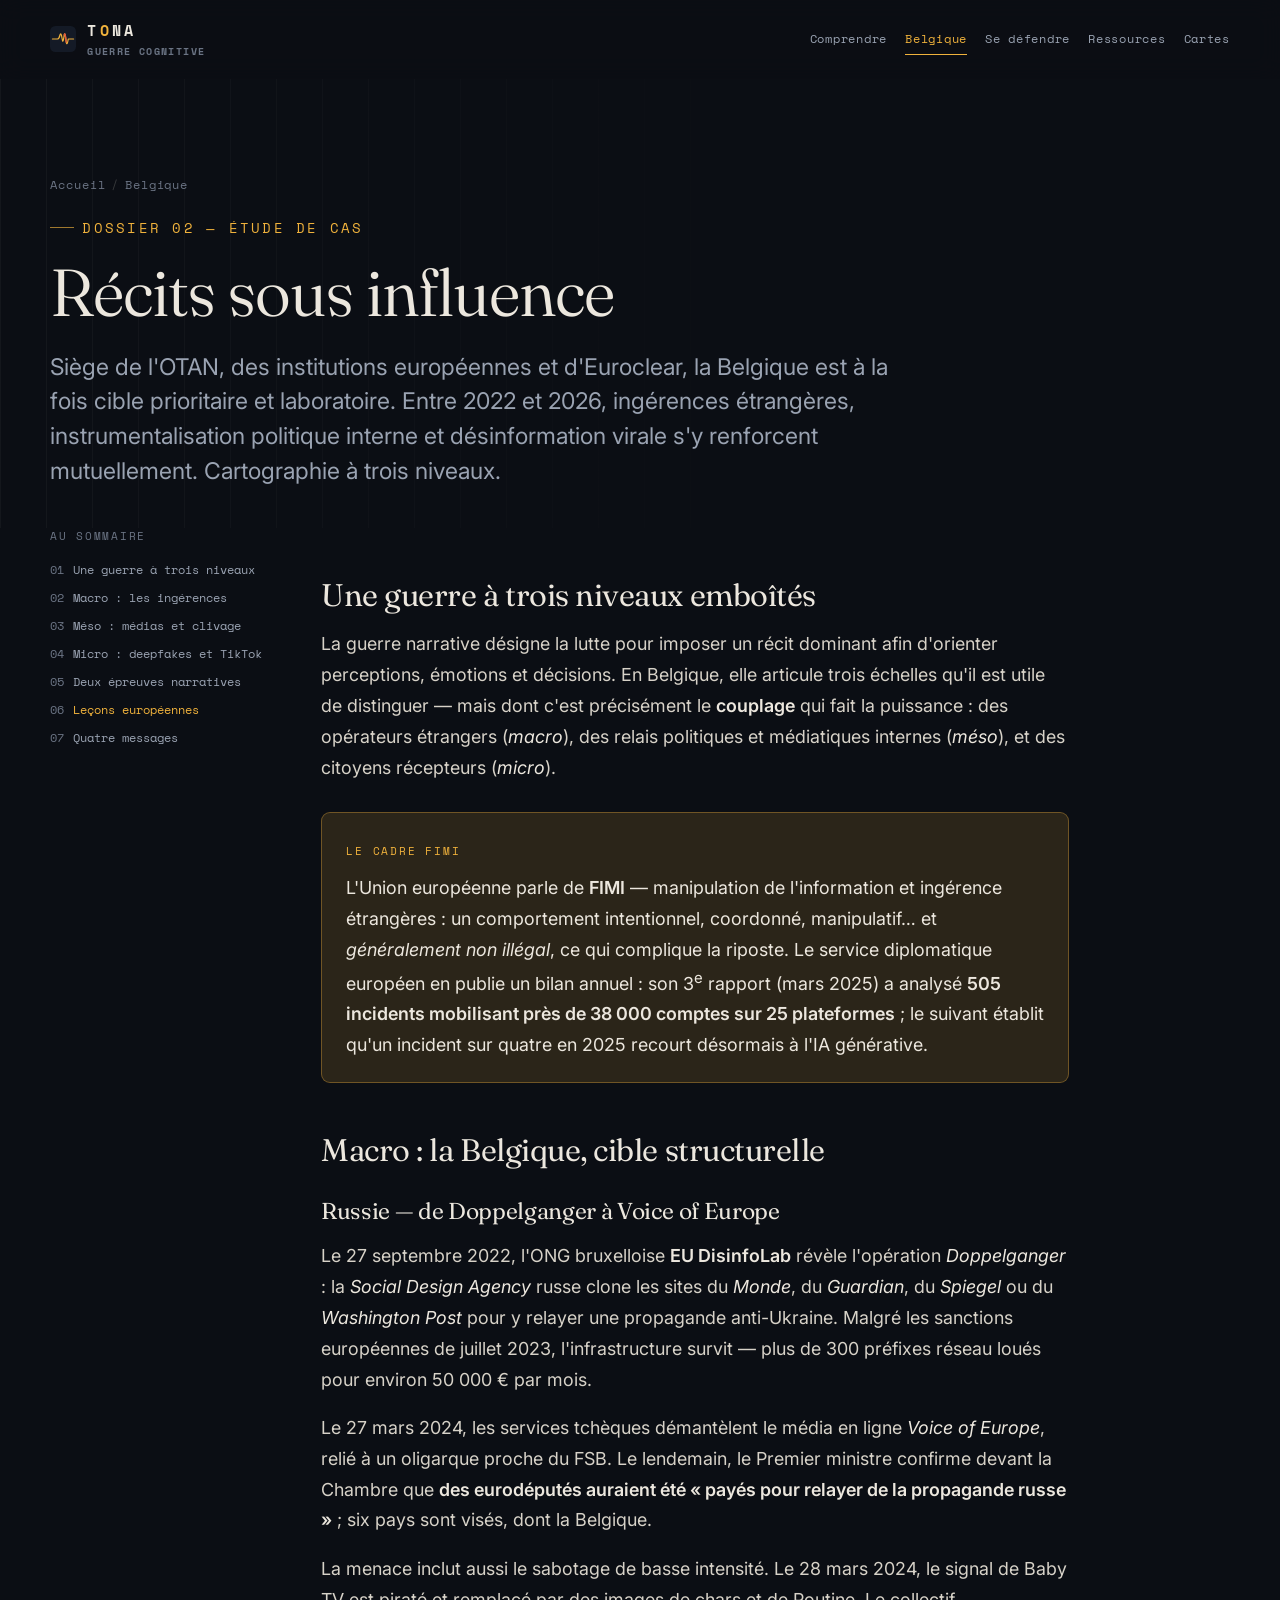
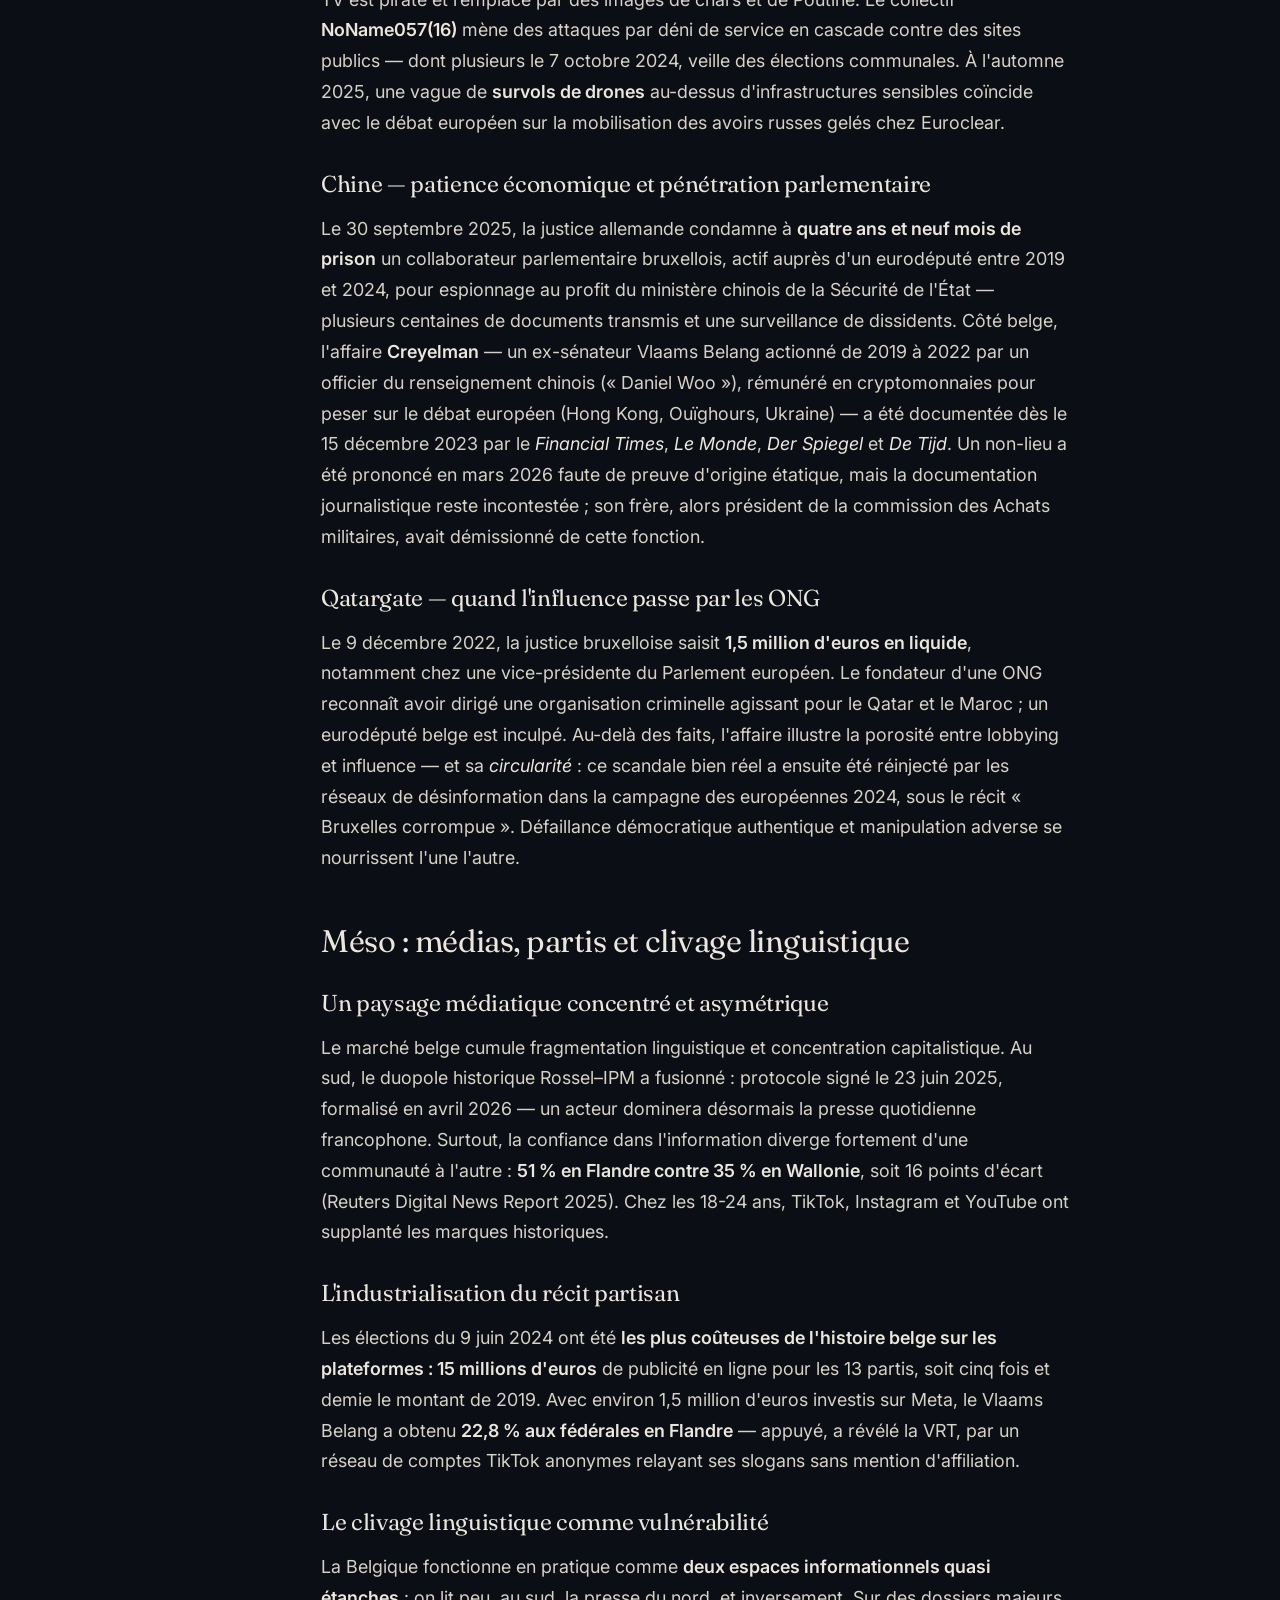
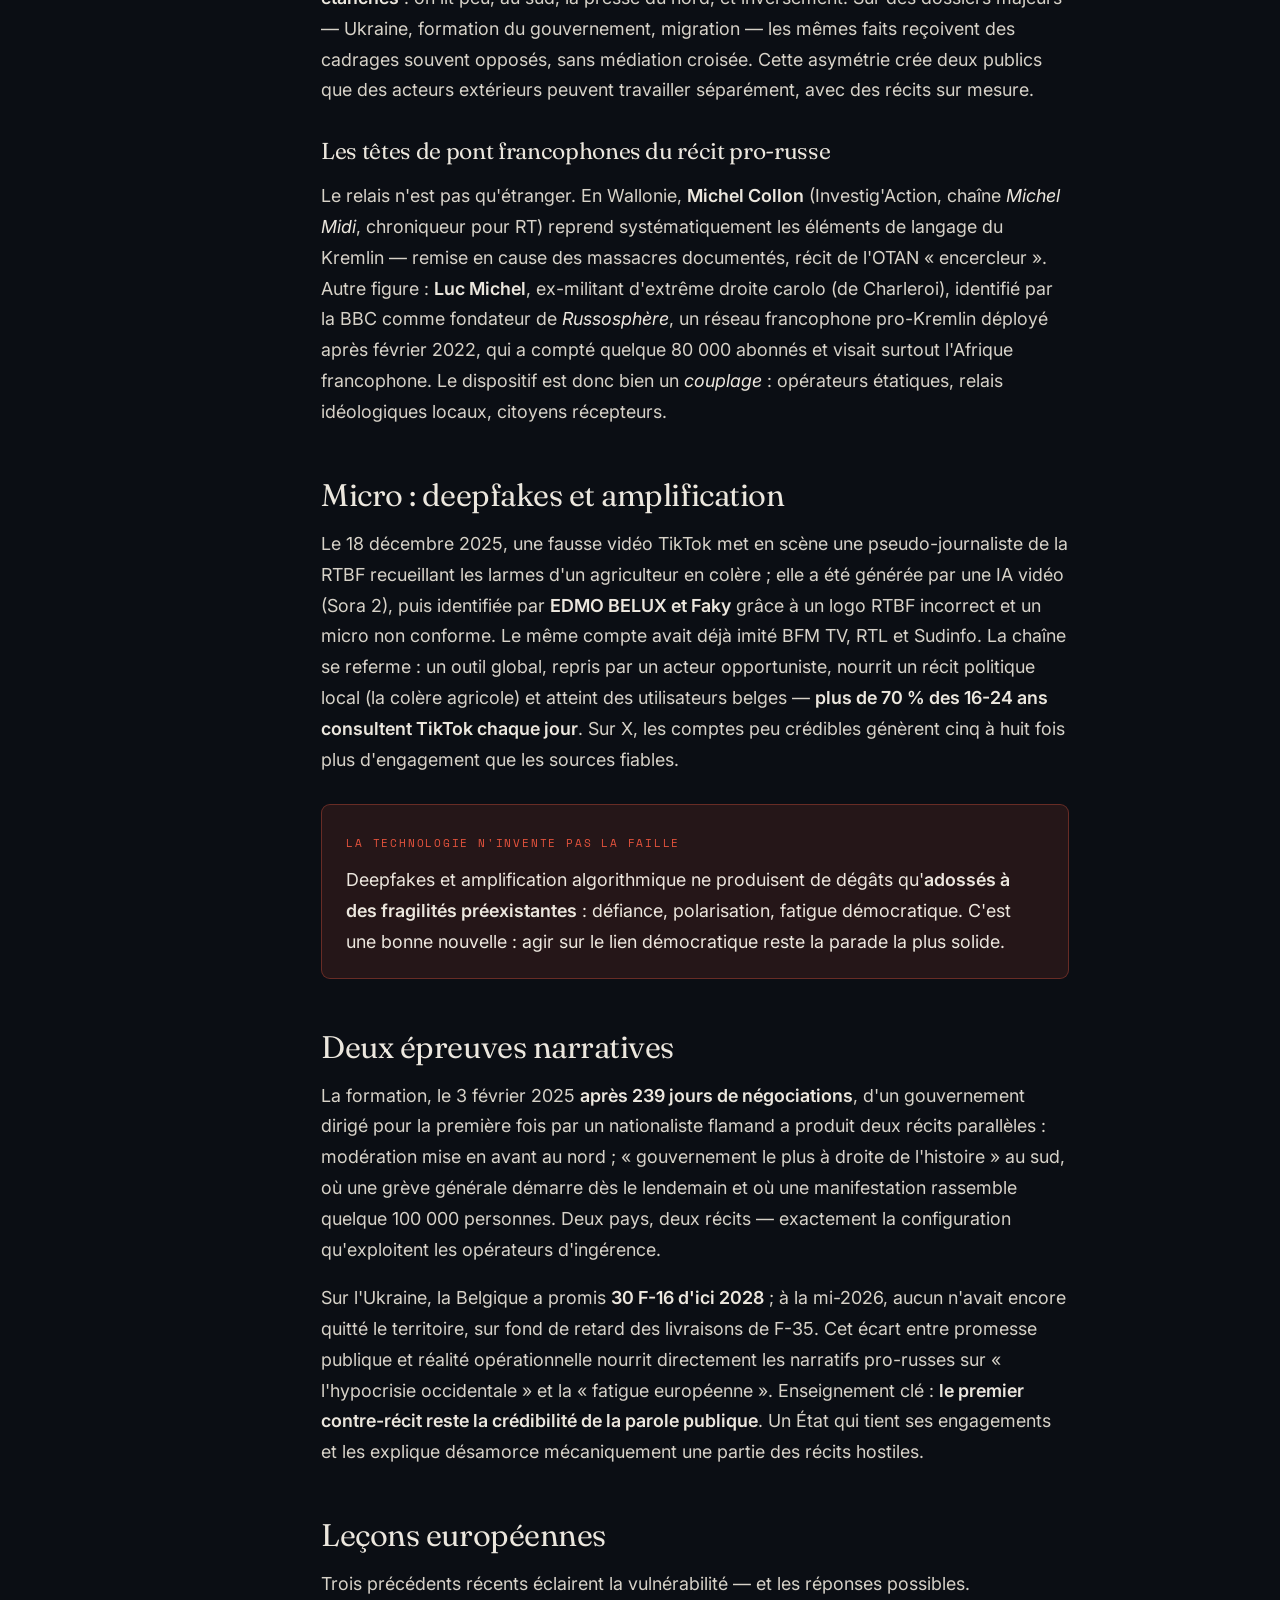
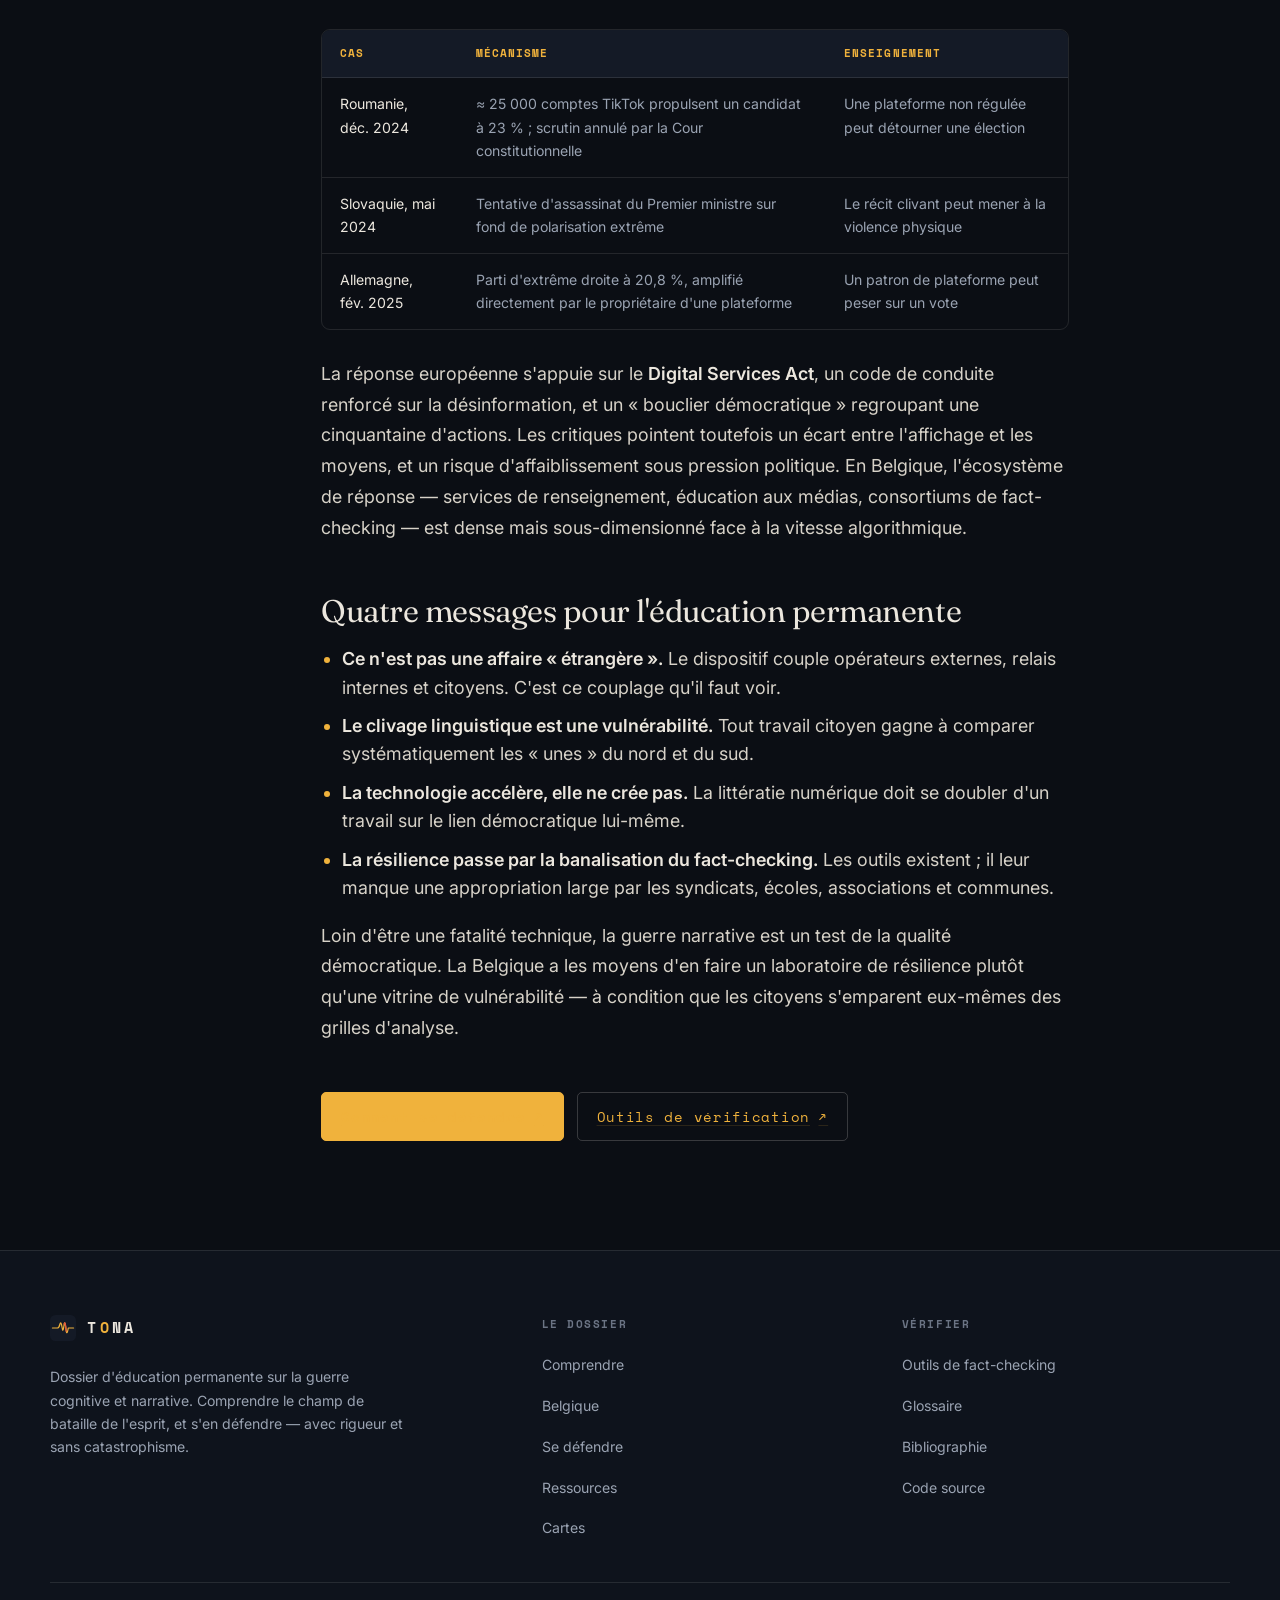
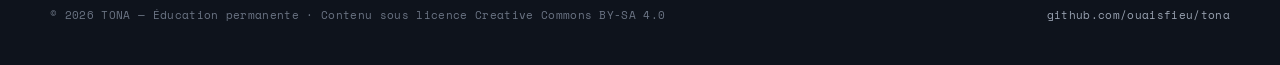
==== commit b4d883a4: "Add 'Cartes' link to navigation and footer" ====
--- a/belgique.html
+++ b/belgique.html
@@ -71,6 +71,7 @@
         <a href="belgique.html" aria-current="page">Belgique</a>
         <a href="se-defendre.html">Se défendre</a>
         <a href="ressources.html">Ressources</a>
+      <a href="cartes.html">Cartes</a>
       </div>
     </nav>
   </div>
@@ -192,6 +193,7 @@
           <li><a href="belgique.html">Belgique</a></li>
           <li><a href="se-defendre.html">Se défendre</a></li>
           <li><a href="ressources.html">Ressources</a></li>
+        <li><a href="cartes.html">Cartes</a></li>
         </ul>
       </div>
       <div class="foot__col">
--- a/assets/css/style.css
+++ b/assets/css/style.css
@@ -278,25 +278,28 @@
 .versus__col:last-child .versus__ico { color: var(--coral); }
 @media (max-width: 720px) { .versus { grid-template-columns: 1fr; } .versus__spacer { width: auto; height: 1px; } }
 
-/* ----- Vidéo (facade) --------------------------------------------------- */
-.video {
-  position: relative; aspect-ratio: 16 / 9; border-radius: var(--radius-lg); overflow: hidden;
-  border: 1px solid var(--line-2); background: #000; cursor: pointer;
-}
-.video__thumb { position: absolute; inset: 0; width: 100%; height: 100%; object-fit: cover; opacity: 0.62; transition: opacity 0.4s var(--ease), transform 0.6s var(--ease); }
-.video:hover .video__thumb { opacity: 0.75; transform: scale(1.03); }
-.video__scan { position: absolute; inset: 0; pointer-events: none; background: linear-gradient(transparent 0%, transparent 96%, rgba(240,178,60,0.15) 100%); background-size: 100% 4px; mix-blend-mode: screen; opacity: 0.5; }
-.video__ui { position: absolute; inset: 0; display: flex; flex-direction: column; justify-content: space-between; padding: clamp(1rem, 3vw, 1.8rem); }
-.video__rec { font-family: var(--f-mono); font-size: 0.72rem; letter-spacing: 0.14em; color: var(--paper); display: inline-flex; align-items: center; gap: 0.5em; }
-.video__rec::before { content: ""; width: 8px; height: 8px; border-radius: 50%; background: var(--coral); box-shadow: 0 0 12px var(--coral); animation: blink 1.6s steps(1) infinite; }
+/* ----- Lecteur vidéo (chargement direct) -------------------------------- */
 @keyframes blink { 50% { opacity: 0.2; } }
-.video__play { align-self: center; margin-top: auto; margin-bottom: auto; width: 78px; height: 78px; border-radius: 50%; border: 1.5px solid var(--paper); display: grid; place-items: center; transition: transform 0.3s var(--ease), background 0.3s var(--ease), border-color 0.3s; }
-.video:hover .video__play { background: var(--amber); border-color: var(--amber); transform: scale(1.08); }
-.video__play svg { width: 26px; height: 26px; margin-left: 4px; fill: var(--paper); transition: fill 0.3s; }
-.video:hover .video__play svg { fill: #1a1204; }
-.video__cap { font-family: var(--f-mono); font-size: 0.72rem; color: var(--muted); }
-.video iframe { position: absolute; inset: 0; width: 100%; height: 100%; border: 0; }
-.video-meta { margin-top: 1rem; font-family: var(--f-mono); font-size: var(--step--1); color: var(--faint); }
+.player { margin: 0; }
+.player__bar {
+  display: flex; align-items: center; gap: 0.6em;
+  padding: 0.7rem 1.1rem;
+  background: var(--surface-2);
+  border: 1px solid var(--line); border-bottom: 0;
+  border-radius: var(--radius-lg) var(--radius-lg) 0 0;
+  font-family: var(--f-mono); font-size: 0.72rem; letter-spacing: 0.12em;
+  text-transform: uppercase; color: var(--muted);
+}
+.player__dot { width: 8px; height: 8px; border-radius: 50%; background: var(--coral); box-shadow: 0 0 12px var(--coral); animation: blink 1.6s steps(1) infinite; flex: none; }
+.player__frame {
+  position: relative; aspect-ratio: 16 / 9; background: #000; overflow: hidden;
+  border: 1px solid var(--line);
+  border-radius: 0 0 var(--radius-lg) var(--radius-lg);
+  box-shadow: 0 30px 80px -40px rgba(0,0,0,0.85), 0 0 0 1px rgba(240,178,60,0.06);
+}
+.player__frame iframe { position: absolute; inset: 0; width: 100%; height: 100%; border: 0; display: block; }
+.player__cap { margin-top: 1rem; font-family: var(--f-mono); font-size: var(--step--1); color: var(--faint); }
+@media (prefers-reduced-motion: reduce) { .player__dot { animation: none; } }
 
 /* ----- Piliers (défense) ------------------------------------------------ */
 .pillar { position: relative; padding-top: 1.4rem; border-top: 1px solid var(--line-2); }
